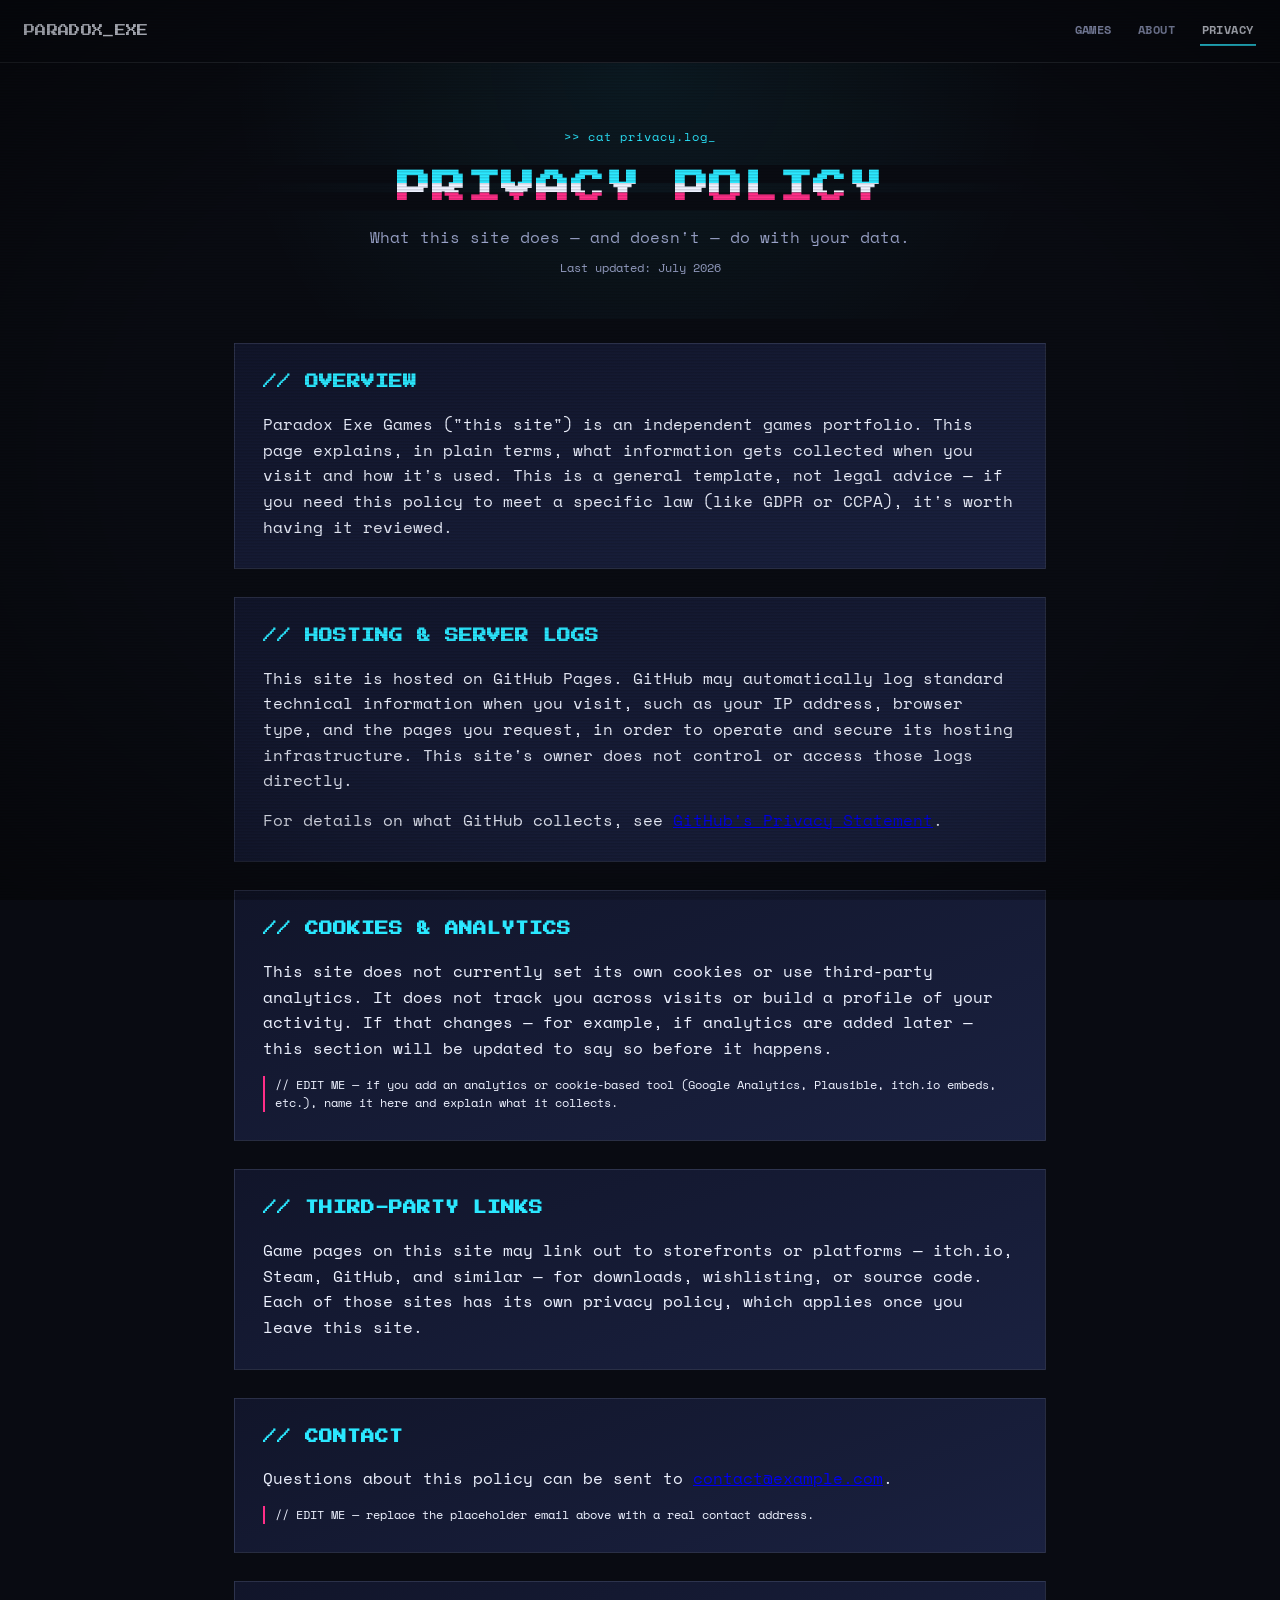
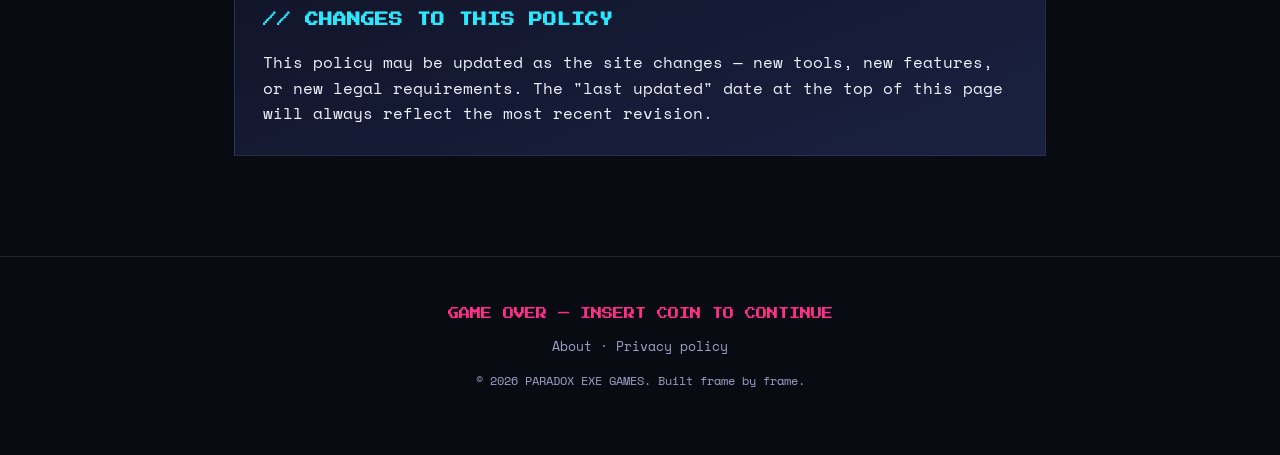
==== privacy.html @ ae0e150c "Add files via upload" ====
<!DOCTYPE html>
<html lang="en">
<head>
<meta charset="UTF-8">
<meta name="viewport" content="width=device-width, initial-scale=1.0">
<title>Privacy Policy — Paradox Exe Games</title>
<meta name="description" content="Privacy policy for Paradox Exe Games.">
<link rel="preconnect" href="https://fonts.googleapis.com">
<link rel="preconnect" href="https://fonts.gstatic.com" crossorigin>
<link href="https://fonts.googleapis.com/css2?family=Press+Start+2P&family=Space+Mono:wght@400;700&display=swap" rel="stylesheet">
<link rel="stylesheet" href="styles.css">
</head>
<body>

  <div class="boot-flash" aria-hidden="true"></div>
  <div class="crt-overlay" aria-hidden="true"></div>

  <a class="skip-link" href="#privacy-content">Skip to content</a>

  <nav class="topnav">
    <a class="topnav-logo" href="index.html">PARADOX_EXE</a>
    <div class="topnav-links">
      <a href="index.html#games">GAMES</a>
      <a href="about.html">ABOUT</a>
      <a href="privacy.html" aria-current="page">PRIVACY</a>
    </div>
  </nav>

  <header class="page-hero">
    <p class="eyebrow">&gt;&gt; cat privacy.log<span class="cursor">_</span></p>
    <h1 class="glitch" data-text="PRIVACY POLICY">PRIVACY POLICY</h1>
    <p class="tagline">What this site does — and doesn't — do with your data.</p>
    <span class="updated-tag">Last updated: July 2026</span>
  </header>

  <main id="privacy-content" class="content-wrap">

    <section class="panel">
      <h2 class="panel-title">// OVERVIEW</h2>
      <p>Paradox Exe Games ("this site") is an independent games portfolio. This page explains, in plain terms, what information gets collected when you visit and how it's used. This is a general template, not legal advice — if you need this policy to meet a specific law (like GDPR or CCPA), it's worth having it reviewed.</p>
    </section>

    <section class="panel">
      <h2 class="panel-title">// HOSTING &amp; SERVER LOGS</h2>
      <p>This site is hosted on GitHub Pages. GitHub may automatically log standard technical information when you visit, such as your IP address, browser type, and the pages you request, in order to operate and secure its hosting infrastructure. This site's owner does not control or access those logs directly.</p>
      <p>For details on what GitHub collects, see <a href="https://docs.github.com/site-policy/privacy-policies/github-general-privacy-statement" target="_blank" rel="noopener noreferrer">GitHub's Privacy Statement</a>.</p>
    </section>

    <section class="panel">
      <h2 class="panel-title">// COOKIES &amp; ANALYTICS</h2>
      <p>This site does not currently set its own cookies or use third-party analytics. It does not track you across visits or build a profile of your activity. If that changes — for example, if analytics are added later — this section will be updated to say so before it happens.</p>
      <p class="edit-note">// EDIT ME — if you add an analytics or cookie-based tool (Google Analytics, Plausible, itch.io embeds, etc.), name it here and explain what it collects.</p>
    </section>

    <section class="panel">
      <h2 class="panel-title">// THIRD-PARTY LINKS</h2>
      <p>Game pages on this site may link out to storefronts or platforms — itch.io, Steam, GitHub, and similar — for downloads, wishlisting, or source code. Each of those sites has its own privacy policy, which applies once you leave this site.</p>
    </section>

    <section class="panel">
      <h2 class="panel-title">// CONTACT</h2>
      <p>Questions about this policy can be sent to <a href="mailto:contact@example.com">contact@example.com</a>.</p>
      <p class="edit-note">// EDIT ME — replace the placeholder email above with a real contact address.</p>
    </section>

    <section class="panel">
      <h2 class="panel-title">// CHANGES TO THIS POLICY</h2>
      <p>This policy may be updated as the site changes — new tools, new features, or new legal requirements. The "last updated" date at the top of this page will always reflect the most recent revision.</p>
    </section>

  </main>

  <footer class="site-footer">
    <p class="footer-line">GAME OVER — INSERT COIN TO CONTINUE</p>
    <nav class="footer-links" aria-label="Footer">
      <a href="about.html">About</a>
      <span aria-hidden="true">·</span>
      <a href="privacy.html">Privacy policy</a>
    </nav>
    <p class="footer-meta">© <span id="year"></span> PARADOX EXE GAMES. Built frame by frame.</p>
  </footer>

  <script src="script.js"></script>
</body>
</html>
---- styles.css ----
/* ==========================================================================
   Paradox Exe Games — retro pixel / arcade CRT theme
   ========================================================================== */

:root {
  --bg-deep: #090b12;
  --bg-panel: #11152a;
  --bg-panel-2: #1a2140;
  --line: rgba(234, 240, 255, 0.10);

  --neon-magenta: #ff2e88;
  --neon-cyan: #2be8ff;
  --arcade-yellow: #ffce3d;

  --text-primary: #eef2ff;
  --text-muted: #9aa3c9;

  --font-display: "Press Start 2P", monospace;
  --font-body: "Space Mono", monospace;

  --pixel: 8px; /* corner-cut unit used across cards/buttons */
}

* { box-sizing: border-box; }

html { scroll-behavior: smooth; }

body {
  margin: 0;
  background: var(--bg-deep);
  color: var(--text-primary);
  font-family: var(--font-body);
  line-height: 1.6;
  -webkit-font-smoothing: antialiased;
  overflow-x: hidden;
}

img { max-width: 100%; display: block; }

/* ---------- accessibility helpers ---------- */

.skip-link {
  position: absolute;
  left: -999px;
  top: 0;
  background: var(--neon-cyan);
  color: var(--bg-deep);
  padding: 10px 16px;
  z-index: 10000;
  font-family: var(--font-body);
  font-weight: 700;
}
.skip-link:focus {
  left: 12px;
  top: 12px;
}

:focus-visible {
  outline: 2px solid var(--neon-cyan);
  outline-offset: 3px;
}

/* ---------- pixel-cut corner utility ---------- */

.pixel-corners {
  clip-path: polygon(
    0 var(--pixel), var(--pixel) var(--pixel), var(--pixel) 0,
    calc(100% - var(--pixel)) 0, calc(100% - var(--pixel)) var(--pixel), 100% var(--pixel),
    100% calc(100% - var(--pixel)), calc(100% - var(--pixel)) calc(100% - var(--pixel)), calc(100% - var(--pixel)) 100%,
    var(--pixel) 100%, var(--pixel) calc(100% - var(--pixel)), 0 calc(100% - var(--pixel))
  );
}

/* ---------- CRT boot flash (plays once) ---------- */

.boot-flash {
  position: fixed;
  inset: 0;
  z-index: 9999;
  pointer-events: none;
  transform: scaleY(0.002);
  transform-origin: center;
  background: var(--text-primary);
  animation: bootFlash 0.9s ease-out forwards;
}

@keyframes bootFlash {
  0%   { transform: scaleY(0.002); opacity: 1; background: var(--text-primary); }
  35%  { transform: scaleY(1);     opacity: 1; background: var(--neon-cyan); }
  70%  { transform: scaleY(1);     opacity: 1; background: var(--bg-deep); }
  100% { transform: scaleY(1);     opacity: 0; background: var(--bg-deep); }
}

/* ---------- persistent CRT scanline / vignette overlay ---------- */

.crt-overlay {
  position: fixed;
  inset: 0;
  z-index: 9998;
  pointer-events: none;
  background:
    repeating-linear-gradient(
      to bottom,
      rgba(0, 0, 0, 0.16) 0px,
      rgba(0, 0, 0, 0.16) 1px,
      transparent 2px,
      transparent 3px
    ),
    radial-gradient(ellipse at center, rgba(0,0,0,0) 55%, rgba(0,0,0,0.55) 100%);
  mix-blend-mode: multiply;
  opacity: 0.75;
  animation: flicker 6s infinite steps(1);
}

@keyframes flicker {
  0%, 92%, 100% { opacity: 0.75; }
  93% { opacity: 0.62; }
  94% { opacity: 0.8; }
  96% { opacity: 0.68; }
}

/* ==========================================================================
   Top navigation (shared across pages)
   ========================================================================== */

.topnav {
  position: sticky;
  top: 0;
  z-index: 500;
  display: flex;
  align-items: center;
  justify-content: space-between;
  padding: 16px 24px;
  background: rgba(9, 11, 18, 0.85);
  backdrop-filter: blur(6px);
  border-bottom: 1px solid var(--line);
}

.topnav-logo {
  font-family: var(--font-display);
  font-size: 0.7rem;
  color: var(--text-primary);
  text-decoration: none;
  letter-spacing: 0.03em;
}
.topnav-logo:hover { color: var(--neon-cyan); }

.topnav-links {
  display: flex;
  gap: 22px;
}

.topnav-links a {
  font-family: var(--font-body);
  font-weight: 700;
  font-size: 0.78rem;
  letter-spacing: 0.04em;
  color: var(--text-muted);
  text-decoration: none;
  padding: 4px 2px;
  border-bottom: 2px solid transparent;
}

.topnav-links a:hover,
.topnav-links a[aria-current="page"] {
  color: var(--text-primary);
  border-bottom-color: var(--neon-cyan);
}

/* ==========================================================================
   Hero
   ========================================================================== */

.hero {
  min-height: 100svh;
  display: flex;
  align-items: center;
  justify-content: center;
  text-align: center;
  padding: 32px 24px;
  position: relative;
  background:
    radial-gradient(circle at 50% 20%, rgba(43, 232, 255, 0.08), transparent 55%),
    radial-gradient(circle at 80% 80%, rgba(255, 46, 136, 0.08), transparent 55%),
    var(--bg-deep);
}

.hero-inner { max-width: 900px; }

.eyebrow {
  font-size: 0.75rem;
  letter-spacing: 0.08em;
  color: var(--neon-cyan);
  margin: 0 0 22px;
}

.cursor {
  display: inline-block;
  animation: blink 1s steps(1) infinite;
}
@keyframes blink { 50% { opacity: 0; } }

.glitch {
  position: relative;
  font-family: var(--font-display);
  font-size: clamp(1.6rem, 6vw, 3.4rem);
  line-height: 1.4;
  margin: 0 0 24px;
  color: var(--text-primary);
  letter-spacing: 0.02em;
}

.glitch::before,
.glitch::after {
  content: attr(data-text);
  position: absolute;
  top: 0;
  left: 0;
  width: 100%;
  overflow: hidden;
  background: var(--bg-deep);
}

.glitch::before {
  color: var(--neon-cyan);
  animation: glitchTop 4.5s infinite linear alternate-reverse;
  clip-path: polygon(0 2%, 100% 2%, 100% 40%, 0 40%);
}

.glitch::after {
  color: var(--neon-magenta);
  animation: glitchBottom 3.7s infinite linear alternate-reverse;
  clip-path: polygon(0 60%, 100% 60%, 100% 98%, 0 98%);
}

@keyframes glitchTop {
  0%   { transform: translate(0, 0); }
  20%  { transform: translate(-3px, -1px); }
  40%  { transform: translate(2px, 1px); }
  60%  { transform: translate(-2px, 0); }
  80%  { transform: translate(3px, -1px); }
  100% { transform: translate(0, 0); }
}

@keyframes glitchBottom {
  0%   { transform: translate(0, 0); }
  25%  { transform: translate(3px, 1px); }
  50%  { transform: translate(-2px, -1px); }
  75%  { transform: translate(2px, 0); }
  100% { transform: translate(0, 0); }
}

.tagline {
  color: var(--text-muted);
  font-size: 1rem;
  margin: 0 0 44px;
}

.prompt-link {
  display: inline-flex;
  flex-direction: column;
  align-items: center;
  gap: 10px;
  text-decoration: none;
  color: var(--arcade-yellow);
}

.prompt-box {
  font-family: var(--font-display);
  font-size: 0.75rem;
  padding: 14px 20px;
  border: 2px solid var(--arcade-yellow);
  animation: pulseGlow 1.6s ease-in-out infinite;
}

@keyframes pulseGlow {
  0%, 100% { box-shadow: 0 0 0 rgba(255, 206, 61, 0); }
  50%      { box-shadow: 0 0 14px rgba(255, 206, 61, 0.55); }
}

.prompt-arrow {
  animation: bob 1.6s ease-in-out infinite;
}
@keyframes bob {
  0%, 100% { transform: translateY(0); }
  50% { transform: translateY(6px); }
}

/* ==========================================================================
   Secondary page hero (About / Privacy)
   ========================================================================== */

.page-hero {
  padding: 64px 24px 40px;
  text-align: center;
  background:
    radial-gradient(circle at 50% 0%, rgba(43, 232, 255, 0.07), transparent 60%),
    var(--bg-deep);
}

.page-hero .eyebrow { margin-bottom: 18px; }

.page-hero h1.glitch {
  font-size: clamp(1.2rem, 5vw, 2.1rem);
  margin-bottom: 14px;
}

.page-hero .tagline {
  margin: 0 auto;
  max-width: 560px;
}

/* ==========================================================================
   Content pages (About / Privacy)
   ========================================================================== */

.content-wrap {
  max-width: 860px;
  margin: 0 auto;
  padding: 24px 24px 100px;
  display: flex;
  flex-direction: column;
  gap: 28px;
}

.panel {
  background: linear-gradient(160deg, var(--bg-panel), var(--bg-panel-2));
  border: 1px solid var(--line);
  padding: 28px;
}

.panel-title {
  font-family: var(--font-display);
  font-size: 0.85rem;
  margin: 0 0 18px;
  color: var(--neon-cyan);
}

.panel p {
  color: var(--text-primary);
  margin: 0 0 14px;
}
.panel p:last-child { margin-bottom: 0; }

.panel ul {
  margin: 0;
  padding-left: 20px;
  color: var(--text-muted);
}
.panel ul li { margin-bottom: 8px; }
.panel ul li:last-child { margin-bottom: 0; }
.panel strong { color: var(--text-primary); }

.meta-row {
  display: flex;
  flex-wrap: wrap;
  gap: 10px;
  margin: 0 0 20px;
  padding: 0;
}
.meta-row li {
  list-style: none;
  border: 1px solid var(--line);
  padding: 6px 10px;
  font-size: 0.75rem;
  color: var(--text-muted);
}
.meta-row li span { color: var(--text-primary); }

.link-pills {
  display: flex;
  flex-wrap: wrap;
  gap: 10px;
  margin-top: 6px;
  padding: 0;
}
.link-pills li { list-style: none; }

.link-pill {
  display: inline-block;
  font-family: var(--font-body);
  font-weight: 700;
  font-size: 0.78rem;
  text-decoration: none;
  color: var(--bg-deep);
  background: var(--arcade-yellow);
  padding: 8px 14px;
}
.link-pill:hover { filter: brightness(1.1); }

.edit-note {
  font-size: 0.72rem;
  color: var(--text-muted);
  border-left: 2px solid var(--neon-magenta);
  padding-left: 10px;
}

.updated-tag {
  display: inline-block;
  font-size: 0.72rem;
  color: var(--text-muted);
  margin-top: 8px;
}

/* ==========================================================================
   Games section
   ========================================================================== */

.games-section {
  max-width: 1160px;
  margin: 0 auto;
  padding: 80px 24px 100px;
}

.section-head {
  display: flex;
  flex-wrap: wrap;
  align-items: baseline;
  justify-content: space-between;
  gap: 12px;
  margin-bottom: 40px;
  border-bottom: 1px solid var(--line);
  padding-bottom: 20px;
}

.section-title {
  font-family: var(--font-display);
  font-size: clamp(1rem, 2.4vw, 1.4rem);
  margin: 0;
  padding: 10px 16px;
  background: var(--bg-panel);
  border: 2px solid var(--neon-cyan);
  color: var(--text-primary);
}

.section-sub {
  margin: 0;
  color: var(--text-muted);
  font-size: 0.85rem;
}

.games-grid {
  display: grid;
  grid-template-columns: repeat(auto-fill, minmax(270px, 1fr));
  gap: 28px;
}

.game-card {
  background: linear-gradient(160deg, var(--bg-panel), var(--bg-panel-2));
  border: 1px solid var(--line);
  padding: 0;
  opacity: 0;
  transform: translateY(18px);
  transition: opacity 0.5s ease, transform 0.5s ease, border-color 0.25s ease, box-shadow 0.25s ease;
}

.game-card.is-visible {
  opacity: 1;
  transform: translateY(0);
}

.game-card:hover,
.game-card:focus-within {
  border-color: var(--card-accent, var(--neon-cyan));
  box-shadow: 0 0 0 1px var(--card-accent, var(--neon-cyan)), 0 12px 30px rgba(0,0,0,0.45);
}

.card-art {
  position: relative;
  aspect-ratio: 16 / 10;
  background:
    repeating-linear-gradient(45deg, var(--card-accent, var(--neon-cyan)) 0, var(--card-accent, var(--neon-cyan)) 2px, transparent 2px, transparent 14px),
    linear-gradient(200deg, var(--bg-panel-2), var(--bg-deep));
  background-blend-mode: overlay, normal;
  display: flex;
  align-items: center;
  justify-content: center;
  overflow: hidden;
  border-bottom: 1px solid var(--line);
}

.card-art::after {
  content: "";
  position: absolute;
  inset: 0;
  background: repeating-linear-gradient(to bottom, rgba(0,0,0,0.25) 0px, rgba(0,0,0,0.25) 1px, transparent 2px, transparent 4px);
  opacity: 0.5;
}

.card-glyph {
  font-family: var(--font-display);
  font-size: 1.6rem;
  color: var(--card-accent, var(--neon-cyan));
  opacity: 0.9;
  z-index: 1;
  text-shadow: 0 0 12px var(--card-accent, var(--neon-cyan));
}

.status-badge {
  position: absolute;
  top: 10px;
  right: 10px;
  z-index: 2;
  font-size: 0.65rem;
  letter-spacing: 0.04em;
  padding: 5px 8px;
  background: var(--bg-deep);
  border: 1px solid var(--card-accent, var(--neon-cyan));
  color: var(--card-accent, var(--neon-cyan));
}

.card-body {
  padding: 20px;
}

.card-title {
  font-family: var(--font-display);
  font-size: 0.85rem;
  margin: 0 0 12px;
  color: var(--text-primary);
  line-height: 1.5;
}

.card-desc {
  margin: 0 0 16px;
  color: var(--text-muted);
  font-size: 0.88rem;
}

.card-specs {
  display: flex;
  flex-wrap: wrap;
  gap: 8px;
  margin: 0 0 20px;
  padding: 0;
  list-style: none;
  font-size: 0.72rem;
  color: var(--text-muted);
}

.card-specs li {
  border: 1px solid var(--line);
  padding: 4px 8px;
}

.card-specs li span {
  color: var(--text-primary);
}

.card-cta {
  display: inline-block;
  font-family: var(--font-body);
  font-weight: 700;
  font-size: 0.82rem;
  text-decoration: none;
  color: var(--bg-deep);
  background: var(--card-accent, var(--neon-cyan));
  padding: 10px 16px;
  border: none;
}

.card-cta:hover { filter: brightness(1.1); }

/* ==========================================================================
   Footer
   ========================================================================== */

.site-footer {
  text-align: center;
  padding: 48px 24px 64px;
  border-top: 1px solid var(--line);
  color: var(--text-muted);
}

.footer-line {
  font-family: var(--font-display);
  font-size: 0.7rem;
  color: var(--neon-magenta);
  margin: 0 0 14px;
}

.footer-links {
  display: flex;
  justify-content: center;
  align-items: center;
  gap: 8px;
  margin: 0 0 14px;
  font-size: 0.8rem;
}
.footer-links a {
  color: var(--text-muted);
  text-decoration: none;
}
.footer-links a:hover { color: var(--neon-cyan); }

.footer-meta {
  margin: 0;
  font-size: 0.78rem;
}

/* ==========================================================================
   Responsive
   ========================================================================== */

@media (max-width: 640px) {
  .games-grid { grid-template-columns: 1fr; }
  .section-head { flex-direction: column; align-items: flex-start; }
  .topnav { flex-wrap: wrap; gap: 12px; }
  .topnav-links { gap: 16px; }
}

/* ==========================================================================
   Reduced motion
   ========================================================================== */

@media (prefers-reduced-motion: reduce) {
  html { scroll-behavior: auto; }
  .boot-flash { display: none; }
  .crt-overlay { animation: none; opacity: 0.6; }
  .glitch::before, .glitch::after { animation: none; }
  .cursor { animation: none; }
  .prompt-box, .prompt-arrow { animation: none; }
  .game-card { transition: none; }
}
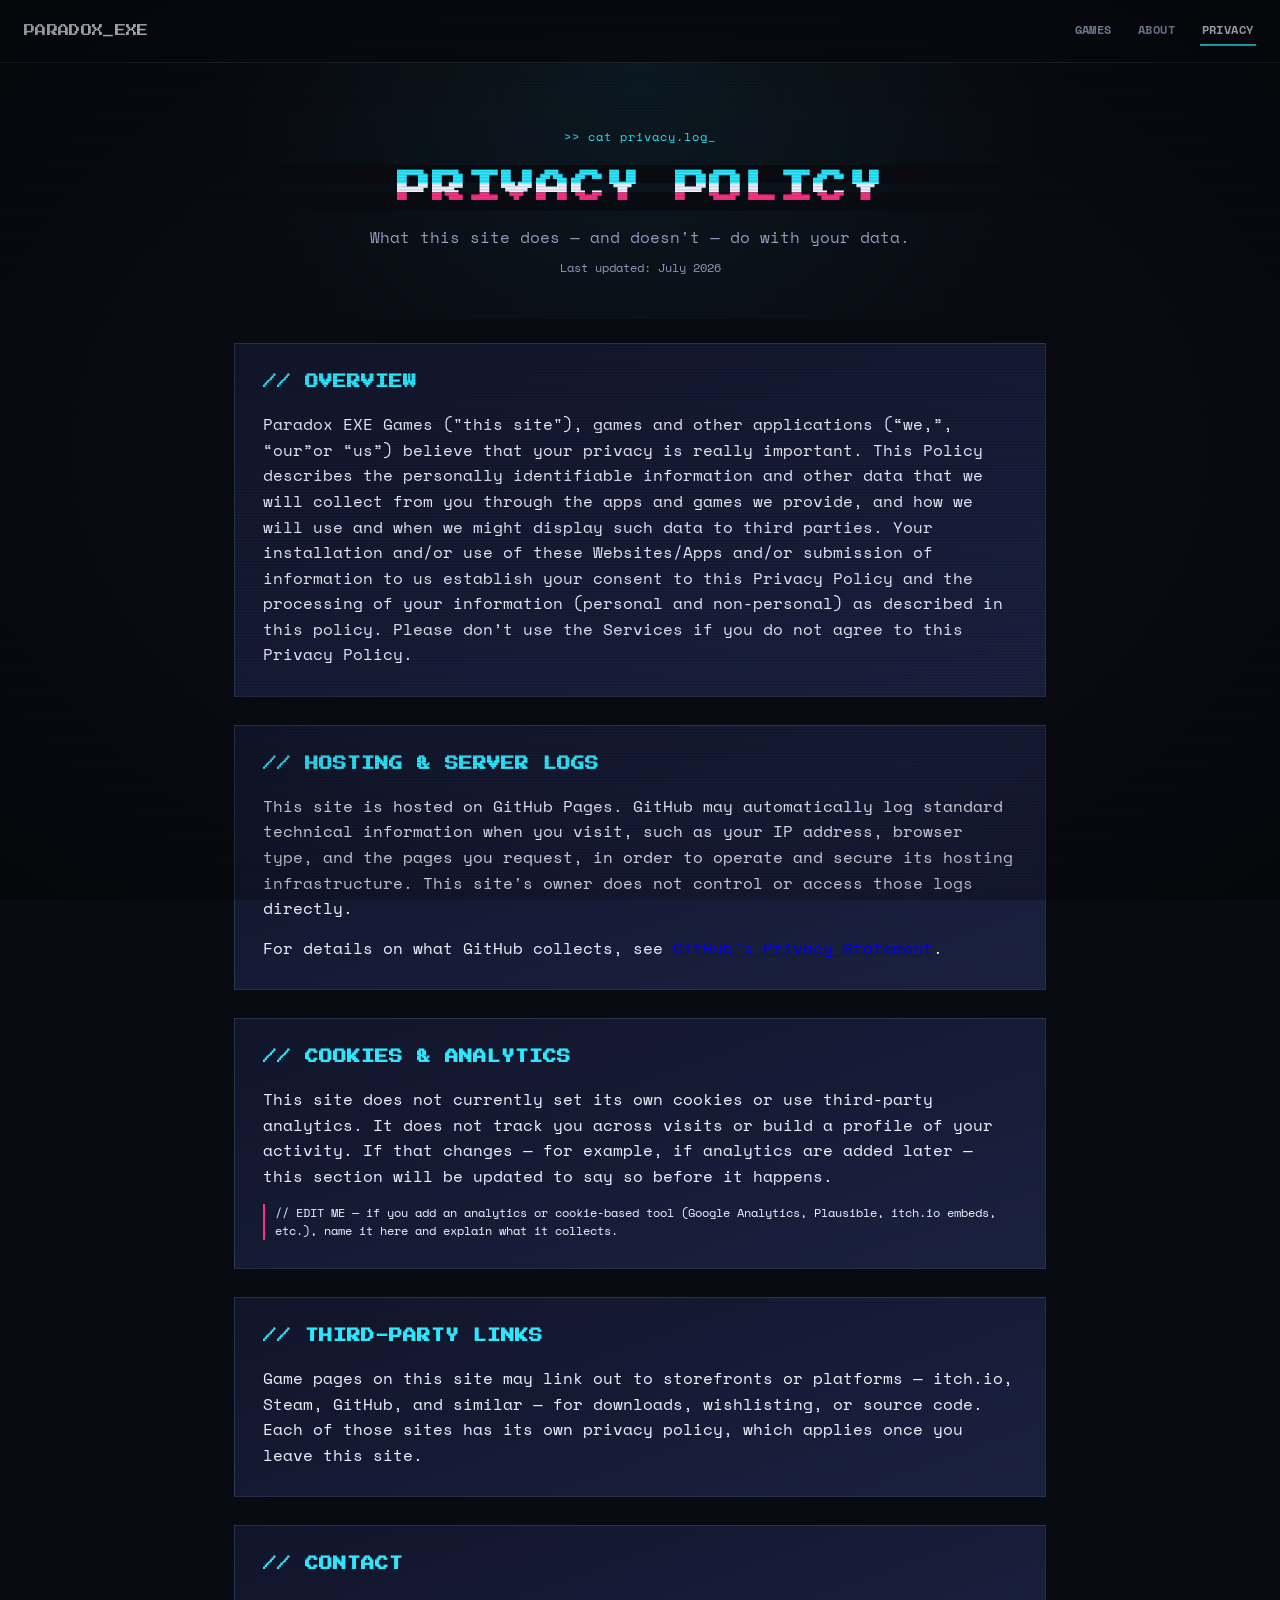
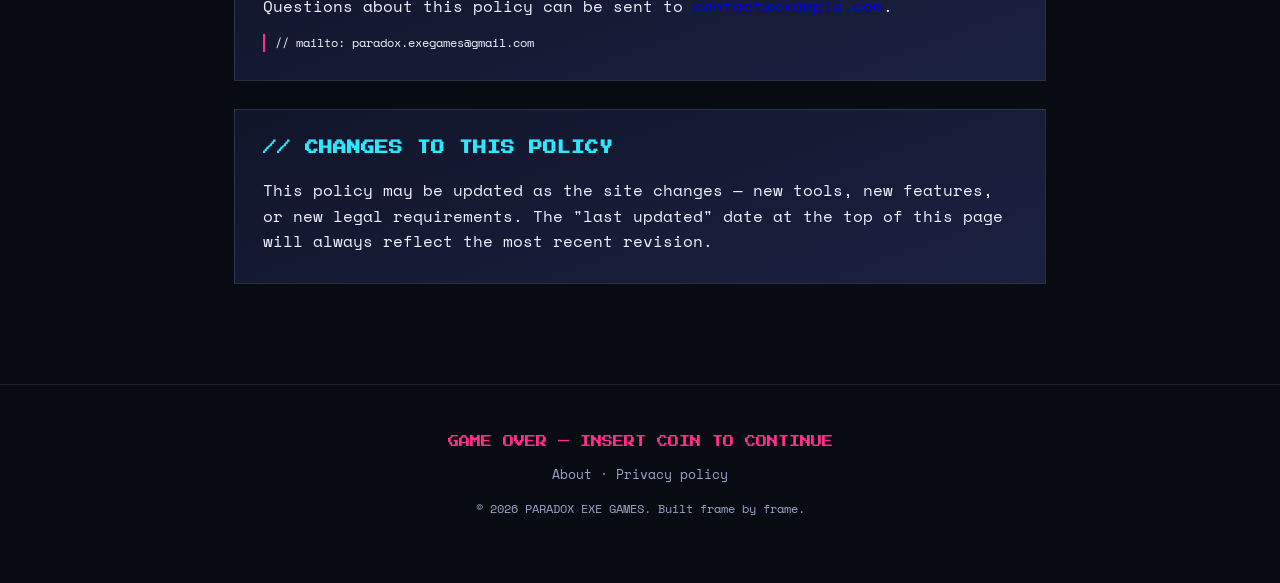
==== commit 95d6597f: "Add files via upload" ====
--- a/privacy.html
+++ b/privacy.html
@@ -1,85 +1,85 @@
-<!DOCTYPE html>
-<html lang="en">
-<head>
-<meta charset="UTF-8">
-<meta name="viewport" content="width=device-width, initial-scale=1.0">
-<title>Privacy Policy — Paradox Exe Games</title>
-<meta name="description" content="Privacy policy for Paradox Exe Games.">
-<link rel="preconnect" href="https://fonts.googleapis.com">
-<link rel="preconnect" href="https://fonts.gstatic.com" crossorigin>
-<link href="https://fonts.googleapis.com/css2?family=Press+Start+2P&family=Space+Mono:wght@400;700&display=swap" rel="stylesheet">
-<link rel="stylesheet" href="styles.css">
-</head>
-<body>
-
-  <div class="boot-flash" aria-hidden="true"></div>
-  <div class="crt-overlay" aria-hidden="true"></div>
-
-  <a class="skip-link" href="#privacy-content">Skip to content</a>
-
-  <nav class="topnav">
-    <a class="topnav-logo" href="index.html">PARADOX_EXE</a>
-    <div class="topnav-links">
-      <a href="index.html#games">GAMES</a>
-      <a href="about.html">ABOUT</a>
-      <a href="privacy.html" aria-current="page">PRIVACY</a>
-    </div>
-  </nav>
-
-  <header class="page-hero">
-    <p class="eyebrow">&gt;&gt; cat privacy.log<span class="cursor">_</span></p>
-    <h1 class="glitch" data-text="PRIVACY POLICY">PRIVACY POLICY</h1>
-    <p class="tagline">What this site does — and doesn't — do with your data.</p>
-    <span class="updated-tag">Last updated: July 2026</span>
-  </header>
-
-  <main id="privacy-content" class="content-wrap">
-
-    <section class="panel">
-      <h2 class="panel-title">// OVERVIEW</h2>
-      <p>Paradox Exe Games ("this site") is an independent games portfolio. This page explains, in plain terms, what information gets collected when you visit and how it's used. This is a general template, not legal advice — if you need this policy to meet a specific law (like GDPR or CCPA), it's worth having it reviewed.</p>
-    </section>
-
-    <section class="panel">
-      <h2 class="panel-title">// HOSTING &amp; SERVER LOGS</h2>
-      <p>This site is hosted on GitHub Pages. GitHub may automatically log standard technical information when you visit, such as your IP address, browser type, and the pages you request, in order to operate and secure its hosting infrastructure. This site's owner does not control or access those logs directly.</p>
-      <p>For details on what GitHub collects, see <a href="https://docs.github.com/site-policy/privacy-policies/github-general-privacy-statement" target="_blank" rel="noopener noreferrer">GitHub's Privacy Statement</a>.</p>
-    </section>
-
-    <section class="panel">
-      <h2 class="panel-title">// COOKIES &amp; ANALYTICS</h2>
-      <p>This site does not currently set its own cookies or use third-party analytics. It does not track you across visits or build a profile of your activity. If that changes — for example, if analytics are added later — this section will be updated to say so before it happens.</p>
-      <p class="edit-note">// EDIT ME — if you add an analytics or cookie-based tool (Google Analytics, Plausible, itch.io embeds, etc.), name it here and explain what it collects.</p>
-    </section>
-
-    <section class="panel">
-      <h2 class="panel-title">// THIRD-PARTY LINKS</h2>
-      <p>Game pages on this site may link out to storefronts or platforms — itch.io, Steam, GitHub, and similar — for downloads, wishlisting, or source code. Each of those sites has its own privacy policy, which applies once you leave this site.</p>
-    </section>
-
-    <section class="panel">
-      <h2 class="panel-title">// CONTACT</h2>
-      <p>Questions about this policy can be sent to <a href="mailto:contact@example.com">contact@example.com</a>.</p>
-      <p class="edit-note">// EDIT ME — replace the placeholder email above with a real contact address.</p>
-    </section>
-
-    <section class="panel">
-      <h2 class="panel-title">// CHANGES TO THIS POLICY</h2>
-      <p>This policy may be updated as the site changes — new tools, new features, or new legal requirements. The "last updated" date at the top of this page will always reflect the most recent revision.</p>
-    </section>
-
-  </main>
-
-  <footer class="site-footer">
-    <p class="footer-line">GAME OVER — INSERT COIN TO CONTINUE</p>
-    <nav class="footer-links" aria-label="Footer">
-      <a href="about.html">About</a>
-      <span aria-hidden="true">·</span>
-      <a href="privacy.html">Privacy policy</a>
-    </nav>
-    <p class="footer-meta">© <span id="year"></span> PARADOX EXE GAMES. Built frame by frame.</p>
-  </footer>
-
-  <script src="script.js"></script>
-</body>
-</html>
+<!DOCTYPE html>
+<html lang="en">
+<head>
+<meta charset="UTF-8">
+<meta name="viewport" content="width=device-width, initial-scale=1.0">
+<title>Privacy Policy — Paradox EXE Games</title>
+<meta name="description" content="Privacy policy for Paradox EXE Games.">
+<link rel="preconnect" href="https://fonts.googleapis.com">
+<link rel="preconnect" href="https://fonts.gstatic.com" crossorigin>
+<link href="https://fonts.googleapis.com/css2?family=Press+Start+2P&family=Space+Mono:wght@400;700&display=swap" rel="stylesheet">
+<link rel="stylesheet" href="styles.css">
+</head>
+<body>
+
+  <div class="boot-flash" aria-hidden="true"></div>
+  <div class="crt-overlay" aria-hidden="true"></div>
+
+  <a class="skip-link" href="#privacy-content">Skip to content</a>
+
+  <nav class="topnav">
+    <a class="topnav-logo" href="index.html">PARADOX_EXE</a>
+    <div class="topnav-links">
+      <a href="index.html#games">GAMES</a>
+      <a href="about.html">ABOUT</a>
+      <a href="privacy.html" aria-current="page">PRIVACY</a>
+    </div>
+  </nav>
+
+  <header class="page-hero">
+    <p class="eyebrow">&gt;&gt; cat privacy.log<span class="cursor">_</span></p>
+    <h1 class="glitch" data-text="PRIVACY POLICY">PRIVACY POLICY</h1>
+    <p class="tagline">What this site does — and doesn't — do with your data.</p>
+    <span class="updated-tag">Last updated: July 2026</span>
+  </header>
+
+  <main id="privacy-content" class="content-wrap">
+
+    <section class="panel">
+      <h2 class="panel-title">// OVERVIEW</h2>
+      <p>Paradox EXE Games ("this site"), games and other applications (“we,”, “our”or “us”) believe that your privacy is really important. This Policy describes the personally  identifiable information and other data that we will collect from you through the  apps and games we provide, and how we will use and when we might display such data to third parties. Your installation and/or use of these Websites/Apps and/or submission of information to us establish your consent to this Privacy Policy and the processing of your information (personal and non-personal) as described in this policy. Please don’t use the Services if you do not agree to this Privacy Policy.</p>
+    </section>
+
+    <section class="panel">
+      <h2 class="panel-title">// HOSTING &amp; SERVER LOGS</h2>
+      <p>This site is hosted on GitHub Pages. GitHub may automatically log standard technical information when you visit, such as your IP address, browser type, and the pages you request, in order to operate and secure its hosting infrastructure. This site's owner does not control or access those logs directly.</p>
+      <p>For details on what GitHub collects, see <a href="https://docs.github.com/site-policy/privacy-policies/github-general-privacy-statement" target="_blank" rel="noopener noreferrer">GitHub's Privacy Statement</a>.</p>
+    </section>
+
+    <section class="panel">
+      <h2 class="panel-title">// COOKIES &amp; ANALYTICS</h2>
+      <p>This site does not currently set its own cookies or use third-party analytics. It does not track you across visits or build a profile of your activity. If that changes — for example, if analytics are added later — this section will be updated to say so before it happens.</p>
+      <p class="edit-note">// EDIT ME — if you add an analytics or cookie-based tool (Google Analytics, Plausible, itch.io embeds, etc.), name it here and explain what it collects.</p>
+    </section>
+
+    <section class="panel">
+      <h2 class="panel-title">// THIRD-PARTY LINKS</h2>
+      <p>Game pages on this site may link out to storefronts or platforms — itch.io, Steam, GitHub, and similar — for downloads, wishlisting, or source code. Each of those sites has its own privacy policy, which applies once you leave this site.</p>
+    </section>
+
+    <section class="panel">
+      <h2 class="panel-title">// CONTACT</h2>
+      <p>Questions about this policy can be sent to <a href="mailto:contact@example.com">contact@example.com</a>.</p>
+      <p class="edit-note">// mailto: paradox.exegames@gmail.com</p>
+    </section>
+
+    <section class="panel">
+      <h2 class="panel-title">// CHANGES TO THIS POLICY</h2>
+      <p>This policy may be updated as the site changes — new tools, new features, or new legal requirements. The "last updated" date at the top of this page will always reflect the most recent revision.</p>
+    </section>
+
+  </main>
+
+  <footer class="site-footer">
+    <p class="footer-line">GAME OVER — INSERT COIN TO CONTINUE</p>
+    <nav class="footer-links" aria-label="Footer">
+      <a href="about.html">About</a>
+      <span aria-hidden="true">·</span>
+      <a href="privacy.html">Privacy policy</a>
+    </nav>
+    <p class="footer-meta">© <span id="year"></span> PARADOX EXE GAMES. Built frame by frame.</p>
+  </footer>
+
+  <script src="script.js"></script>
+</body>
+</html>
